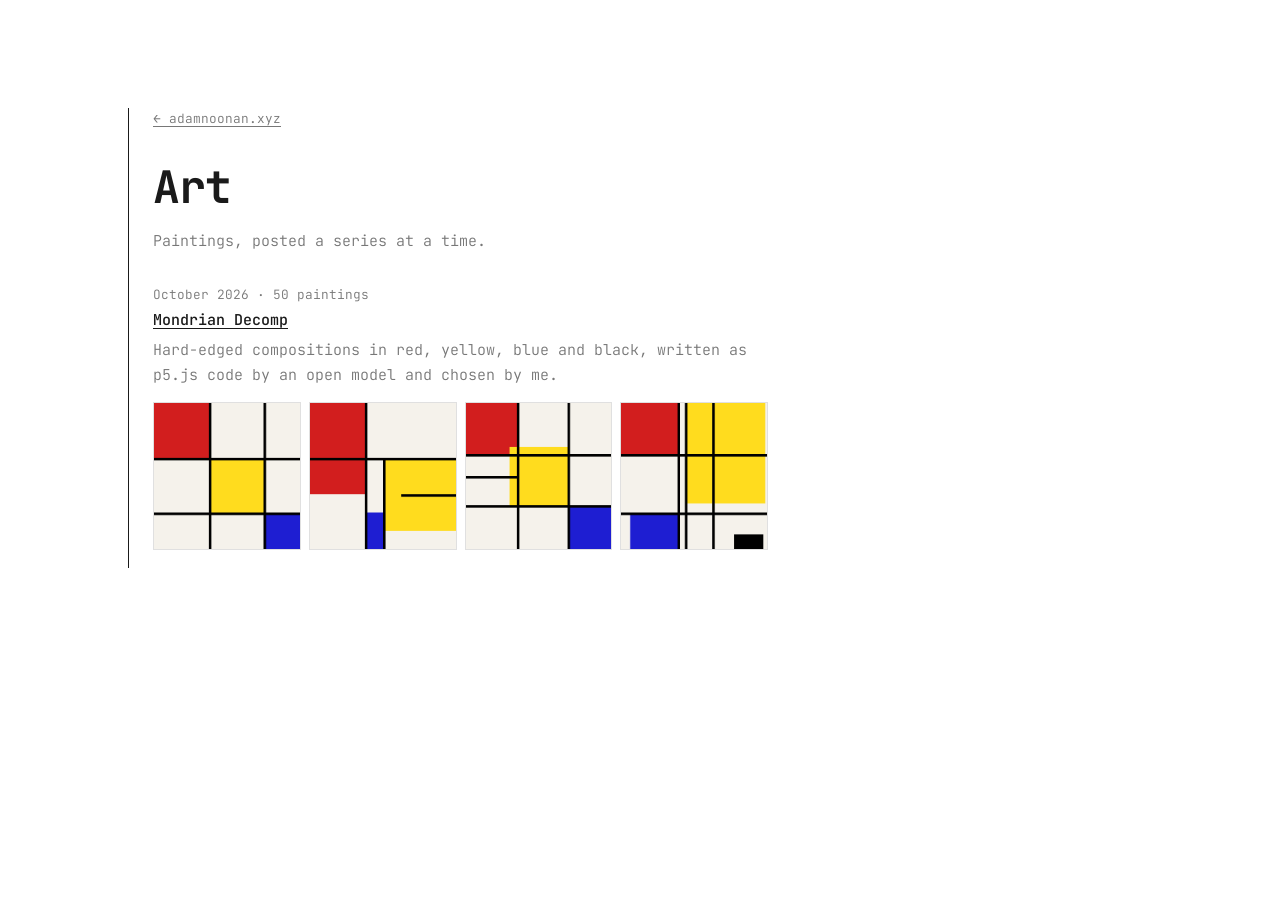
==== art/index.html @ e9d0e243 "content: add Art page with the Mondrian Decomp series" ====
<!DOCTYPE html>
<html lang="en">
<head>
    <meta charset="UTF-8">
    <meta name="viewport" content="width=device-width, initial-scale=1.0">
    <title>Art — Adam Noonan</title>
    <meta name="description" content="Series of paintings by Adam Noonan.">
    <meta name="theme-color" content="#ffffff">
    <link rel="icon" type="image/svg+xml" href="/favicon.svg">
    <link rel="preconnect" href="https://fonts.googleapis.com">
    <link rel="preconnect" href="https://fonts.gstatic.com" crossorigin>
    <link href="https://fonts.googleapis.com/css2?family=JetBrains+Mono:wght@300;400;500;700&display=swap" rel="stylesheet">
    <link rel="stylesheet" href="/style.css">
    <link rel="stylesheet" href="/blog.css">
</head>
<body>
    <main class="page">
        <div class="page__content">
            <nav class="crumbs">
                <a href="/">&larr; adamnoonan.xyz</a>
            </nav>

            <h1 class="page-heading">Art</h1>
            <p class="page-lede">Paintings, posted a series at a time.</p>

            <div class="post-list">
                <article class="post-list__item">
                    <p class="post-list__date">October 2026 &middot; 50 paintings</p>
                    <a href="/art/mondrian-decomp/" class="post-list__title">Mondrian Decomp</a>
                    <p class="post-list__blurb">Hard-edged compositions in red, yellow, blue and black, written as p5.js code by an open model and chosen by me.</p>
                    <a href="/art/mondrian-decomp/" class="art-strip">
                        <img src="/art/mondrian-decomp/img/12.png" alt="" loading="lazy">
                        <img src="/art/mondrian-decomp/img/20.png" alt="" loading="lazy">
                        <img src="/art/mondrian-decomp/img/34.png" alt="" loading="lazy">
                        <img src="/art/mondrian-decomp/img/46.png" alt="" loading="lazy">
                    </a>
                </article>
            </div>
        </div>
    </main>
</body>
</html>
---- style.css ----
*,
*::before,
*::after {
    margin: 0;
    padding: 0;
    box-sizing: border-box;
}

:root {
    --bg: #ffffff;
    --text: #1a1a1a;
    --text-dim: #777;
    --accent: #1a1a1a;
    --rule: #1a1a1a;
    --font: 'JetBrains Mono', 'Courier New', monospace;
}

body {
    background-color: var(--bg);
    color: var(--text);
    font-family: var(--font);
    font-weight: 300;
    font-size: 15px;
    line-height: 1.7;
    overflow-x: hidden;
    -webkit-font-smoothing: antialiased;
}

#canvas {
    position: fixed;
    top: 0;
    left: 0;
    width: 100vw;
    height: 100vh;
    z-index: 0;
    pointer-events: none;
}

main {
    position: relative;
    z-index: 1;
}

/* --- Sections --- */

.section {
    display: flex;
    flex-direction: column;
    justify-content: center;
    padding: 10vh 10vw;
    position: relative;
}

.section--hero {
    min-height: auto;
    padding-top: 15vh;
    padding-bottom: 6vh;
}

.section__content {
    max-width: 520px;
    padding-left: 24px;
    border-left: 1px solid var(--rule);
}

/* --- Typography --- */

h1, h2 {
    font-family: var(--font);
    font-weight: 700;
    line-height: 1.1;
    color: var(--text);
}

.hero__name {
    font-size: clamp(2.4rem, 7vw, 4.5rem);
    letter-spacing: -0.03em;
    margin-bottom: 0.2em;
}

.hero__subtitle {
    font-size: clamp(0.9rem, 2vw, 1.15rem);
    font-weight: 300;
    color: var(--text-dim);
}

.hero__subtitle a {
    color: var(--text);
    text-decoration: underline;
    text-underline-offset: 3px;
    text-decoration-thickness: 1px;
}

.hero__subtitle a:hover {
    color: var(--text-dim);
}

.section__heading {
    font-size: clamp(1.6rem, 4vw, 2.5rem);
    margin-bottom: 0.4em;
    letter-spacing: -0.02em;
}

.section__content p {
    margin-bottom: 0.55em;
}

/* --- Links --- */

.section__link {
    display: inline-block;
    color: var(--text);
    text-decoration: underline;
    text-underline-offset: 3px;
    text-decoration-thickness: 1px;
    font-size: 0.9rem;
    margin-top: 0.35em;
    transition: color 0.2s;
}

.section__link:hover {
    color: var(--text-dim);
}

/* --- Tech Stack --- */

.tech-stack {
    display: flex;
    flex-wrap: wrap;
    gap: 6px;
    margin: 0.8em 0;
}

.tech-pill {
    font-size: 0.75rem;
    padding: 2px 10px;
    border: 1px solid rgba(0, 0, 0, 0.2);
    border-radius: 3px;
    color: var(--text-dim);
    white-space: nowrap;
}

/* --- Timeline --- */

.timeline {
    margin: 0.3em 0 1em;
}

.timeline__entry {
    display: flex;
    gap: 1.5em;
    padding: 0.4em 0;
    border-bottom: 1px solid rgba(0, 0, 0, 0.07);
}

.timeline__entry:last-child {
    border-bottom: none;
}

.timeline__date {
    font-size: 0.8rem;
    white-space: nowrap;
    color: var(--text-dim);
    min-width: 120px;
}

/* --- Education --- */

.education {
    margin-top: 0.6em;
}

.education__label {
    font-size: 0.75rem;
    color: var(--text-dim);
    text-transform: uppercase;
    letter-spacing: 0.1em;
    margin-bottom: 0.15em !important;
}

/* --- Projects --- */

.project-list {
    margin-top: 0.8em;
    display: flex;
    flex-direction: column;
    gap: 0.9em;
}

.project-item {
    padding-bottom: 0.8em;
    border-bottom: 1px solid rgba(0, 0, 0, 0.07);
}

.project-item:last-child {
    border-bottom: none;
    padding-bottom: 0;
}

.project-item .section__link {
    margin-top: 0;
    font-size: 0.95rem;
}

.project-item p {
    margin-top: 0.3em;
    margin-bottom: 0;
    color: var(--text-dim);
}

/* --- Social Links --- */

.social-links {
    display: flex;
    gap: 1.5em;
    margin-top: 0.35em;
}

/* --- Reload Hint --- */

.reload-hint {
    margin-top: 1.5em !important;
    font-size: 0.8rem;
    color: var(--text-dim);
    opacity: 0.5;
    font-style: italic;
}

/* --- Proximity Text Scaling --- */

.proximity-text {
    transform-origin: left center;
    transition: transform 0.3s ease-out;
    will-change: transform;
    display: inline-block;
}

h1.proximity-text,
h2.proximity-text,
p.proximity-text,
div.proximity-text {
    display: block;
}

/* --- Responsive --- */

@media (max-width: 768px) {
    .section {
        padding: 8vh 7vw;
    }

    .section__content {
        max-width: 100%;
        padding-left: 16px;
    }

    .timeline__entry {
        flex-direction: column;
        gap: 0.2em;
    }

    .timeline__date {
        min-width: auto;
    }

    .social-links {
        flex-direction: column;
        gap: 0.5em;
    }

    .proximity-text {
        transition: none !important;
        transform: none !important;
        text-shadow:
            0 0 4px #fff,
            0 0 3px #fff,
            0 0 2px #fff,
            0 0 1px #fff;
    }
}
---- blog.css ----
/* Blog pages — loaded after style.css */

.page {
    position: relative;
    z-index: 1;
    padding: 12vh 10vw 14vh;
}

.page__content {
    max-width: 640px;
    padding-left: 24px;
    border-left: 1px solid var(--rule);
}

/* --- Crumbs --- */

.crumbs {
    font-size: 0.8rem;
    margin-bottom: 2.5em;
    display: flex;
    gap: 1.5em;
}

.crumbs a {
    color: var(--text-dim);
    text-decoration: underline;
    text-underline-offset: 3px;
    text-decoration-thickness: 1px;
    transition: color 0.2s;
}

.crumbs a:hover {
    color: var(--text);
}

/* --- Post header --- */

.post-title {
    font-size: clamp(1.8rem, 5vw, 2.8rem);
    letter-spacing: -0.02em;
    line-height: 1.15;
    margin-bottom: 0.4em;
}

.post-meta {
    font-size: 0.8rem;
    color: var(--text-dim);
    margin-bottom: 3em;
}

.draft-badge {
    display: inline-block;
    border: 1px solid rgba(0, 0, 0, 0.25);
    border-radius: 3px;
    padding: 1px 8px;
    font-size: 0.7rem;
    text-transform: uppercase;
    letter-spacing: 0.08em;
    color: var(--text-dim);
    margin-left: 0.8em;
}

/* --- Post body --- */

.post h2 {
    font-size: 1.25rem;
    margin: 2.2em 0 0.6em;
    letter-spacing: -0.01em;
}

.post p {
    margin-bottom: 1em;
}

.post a {
    color: var(--text);
    text-decoration: underline;
    text-underline-offset: 3px;
    text-decoration-thickness: 1px;
    transition: color 0.2s;
}

.post a:hover {
    color: var(--text-dim);
}

.post code {
    font-size: 0.85em;
    padding: 0 5px;
    border: 1px solid rgba(0, 0, 0, 0.15);
    border-radius: 3px;
    background: rgba(0, 0, 0, 0.03);
    white-space: nowrap;
}

.post ul {
    margin: 0 0 1em 1.2em;
}

.post li {
    margin-bottom: 0.4em;
}

.post .timeline {
    margin: 1em 0 1.5em;
}

/* --- Blog index --- */

.page-heading {
    font-size: clamp(1.8rem, 5vw, 2.8rem);
    letter-spacing: -0.02em;
    margin-bottom: 0.4em;
}

.page-lede {
    color: var(--text-dim);
    margin-bottom: 2em;
}

.post-list {
    display: flex;
    flex-direction: column;
    gap: 1.4em;
}

.post-list__item {
    padding-bottom: 1.2em;
    border-bottom: 1px solid rgba(0, 0, 0, 0.07);
}

.post-list__item:last-child {
    border-bottom: none;
}

.post-list__date {
    font-size: 0.8rem;
    color: var(--text-dim);
}

.post-list__title {
    display: inline-block;
    color: var(--text);
    font-weight: 500;
    text-decoration: underline;
    text-underline-offset: 3px;
    text-decoration-thickness: 1px;
    margin: 0.15em 0 0.25em;
    transition: color 0.2s;
}

.post-list__title:hover {
    color: var(--text-dim);
}

.post-list__blurb {
    color: var(--text-dim);
    margin: 0;
}

/* --- Responsive --- */

@media (max-width: 768px) {
    .page {
        padding: 8vh 7vw 12vh;
    }

    .page__content {
        max-width: 100%;
        padding-left: 16px;
    }
}

/* --- Art --- */

.art-strip {
    display: grid;
    grid-template-columns: repeat(4, 1fr);
    gap: 8px;
    margin-top: 0.9em;
}

.art-strip img,
.art-grid img {
    display: block;
    width: 100%;
    height: auto;
    aspect-ratio: 1;
    border: 1px solid rgba(0, 0, 0, 0.12);
}

.art-grid {
    display: grid;
    grid-template-columns: repeat(3, 1fr);
    gap: 16px;
    margin-top: 3em;
}

.art-grid a {
    color: var(--text-dim);
    font-size: 0.7rem;
    text-decoration: none;
}

.art-grid span {
    display: block;
    margin-top: 4px;
}

@media (max-width: 480px) {
    .art-grid {
        grid-template-columns: repeat(2, 1fr);
    }
}
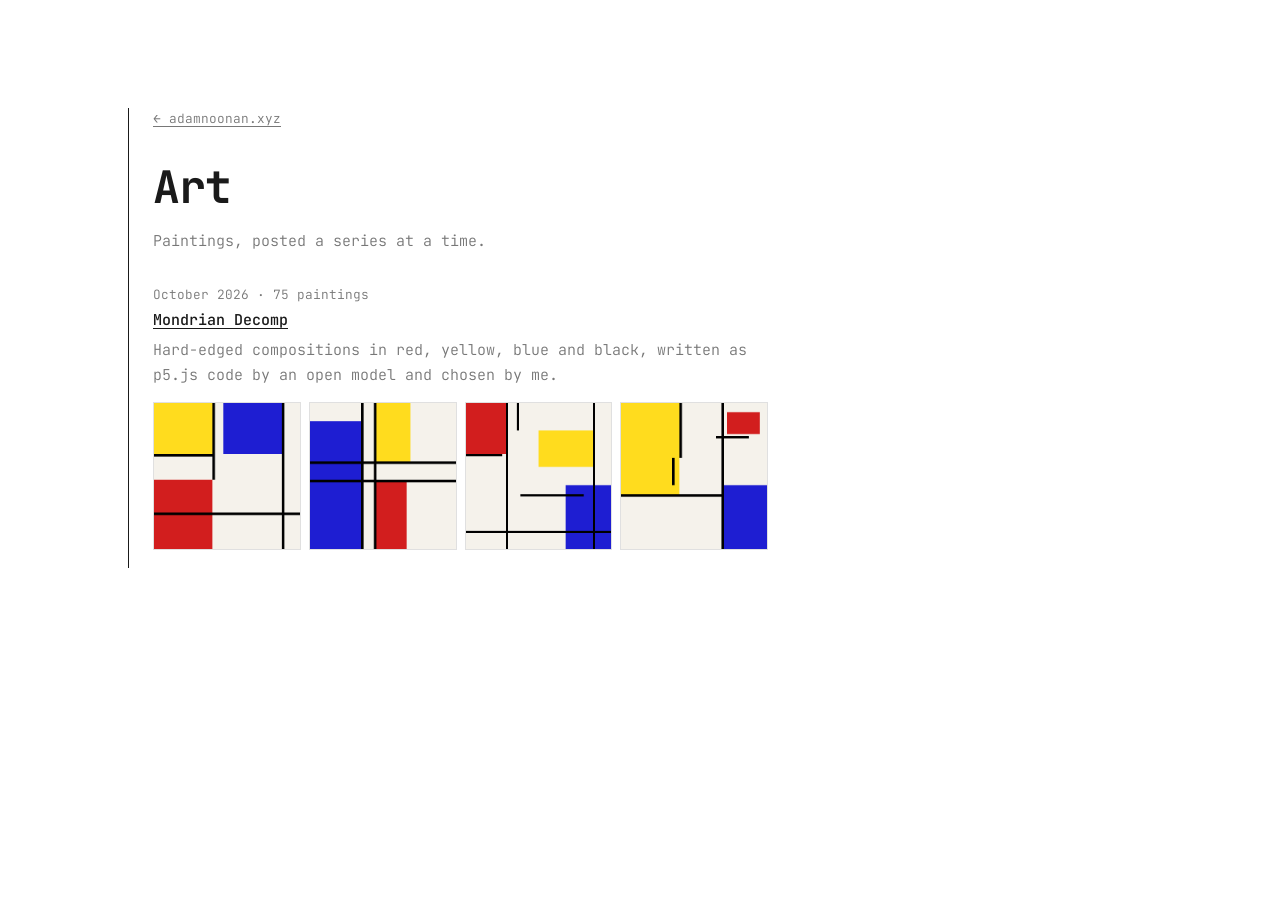
==== commit 09401ec3: "content: Mondrian Decomp is 75 paintings, picked from all loves" ====
--- a/art/index.html
+++ b/art/index.html
@@ -3,8 +3,28 @@
 <head>
     <meta charset="UTF-8">
     <meta name="viewport" content="width=device-width, initial-scale=1.0">
-    <title>Art — Adam Noonan</title>
+    <title>Art | Adam Noonan</title>
     <meta name="description" content="Series of paintings by Adam Noonan.">
+    <link rel="canonical" href="https://adamnoonan.xyz/art/">
+    <meta property="og:type" content="website">
+    <meta property="og:site_name" content="Adam Noonan">
+    <meta property="og:url" content="https://adamnoonan.xyz/art/">
+    <meta property="og:title" content="Art | Adam Noonan">
+    <meta property="og:description" content="Series of paintings by Adam Noonan.">
+    <meta property="og:image" content="https://adamnoonan.xyz/share/card.png">
+    <meta property="og:image:type" content="image/png">
+    <meta property="og:image:width" content="1200">
+    <meta property="og:image:height" content="630">
+    <meta property="og:image:alt" content="Adam Noonan: effective sample size, calibration and ML evaluation, beside a Seed of Life line drawing">
+    <meta property="og:video" content="https://adamnoonan.xyz/share/loop.mp4">
+    <meta property="og:video:secure_url" content="https://adamnoonan.xyz/share/loop.mp4">
+    <meta property="og:video:type" content="video/mp4">
+    <meta property="og:video:width" content="1200">
+    <meta property="og:video:height" content="630">
+    <meta name="twitter:card" content="summary_large_image">
+    <meta name="twitter:image" content="https://adamnoonan.xyz/share/card.png">
+    <meta name="twitter:image:alt" content="Adam Noonan: effective sample size, calibration and ML evaluation, beside a Seed of Life line drawing">
+    <meta name="twitter:creator" content="@_adamnoonan">
     <meta name="theme-color" content="#ffffff">
     <link rel="icon" type="image/svg+xml" href="/favicon.svg">
     <link rel="preconnect" href="https://fonts.googleapis.com">
@@ -25,7 +45,7 @@
 
             <div class="post-list">
                 <article class="post-list__item">
-                    <p class="post-list__date">October 2026 &middot; 50 paintings</p>
+                    <p class="post-list__date">October 2026 &middot; 75 paintings</p>
                     <a href="/art/mondrian-decomp/" class="post-list__title">Mondrian Decomp</a>
                     <p class="post-list__blurb">Hard-edged compositions in red, yellow, blue and black, written as p5.js code by an open model and chosen by me.</p>
                     <a href="/art/mondrian-decomp/" class="art-strip">
--- a/style.css
+++ b/style.css
@@ -208,6 +208,23 @@
     color: var(--text-dim);
 }
 
+/* --- Art strip (home + art index) --- */
+
+.art-strip {
+    display: grid;
+    grid-template-columns: repeat(4, 1fr);
+    gap: 8px;
+    margin-top: 0.9em;
+}
+
+.art-strip img {
+    display: block;
+    width: 100%;
+    height: auto;
+    aspect-ratio: 1;
+    border: 1px solid rgba(0, 0, 0, 0.12);
+}
+
 /* --- Social Links --- */
 
 .social-links {
--- a/blog.css
+++ b/blog.css
@@ -1,4 +1,4 @@
-/* Blog pages — loaded after style.css */
+/* Blog pages, loaded after style.css */
 
 .page {
     position: relative;
@@ -173,14 +173,6 @@
 
 /* --- Art --- */
 
-.art-strip {
-    display: grid;
-    grid-template-columns: repeat(4, 1fr);
-    gap: 8px;
-    margin-top: 0.9em;
-}
-
-.art-strip img,
 .art-grid img {
     display: block;
     width: 100%;
@@ -212,3 +204,22 @@
         grid-template-columns: repeat(2, 1fr);
     }
 }
+
+/* --- Art series: text left, paintings right on wide screens --- */
+
+.page__content--wide {
+    max-width: 1400px;
+}
+
+@media (min-width: 1000px) {
+    .art-layout {
+        display: grid;
+        grid-template-columns: minmax(0, 600px) minmax(0, 1fr);
+        gap: 64px;
+        align-items: start;
+    }
+
+    .art-layout .art-grid {
+        margin-top: 0.4em;
+    }
+}
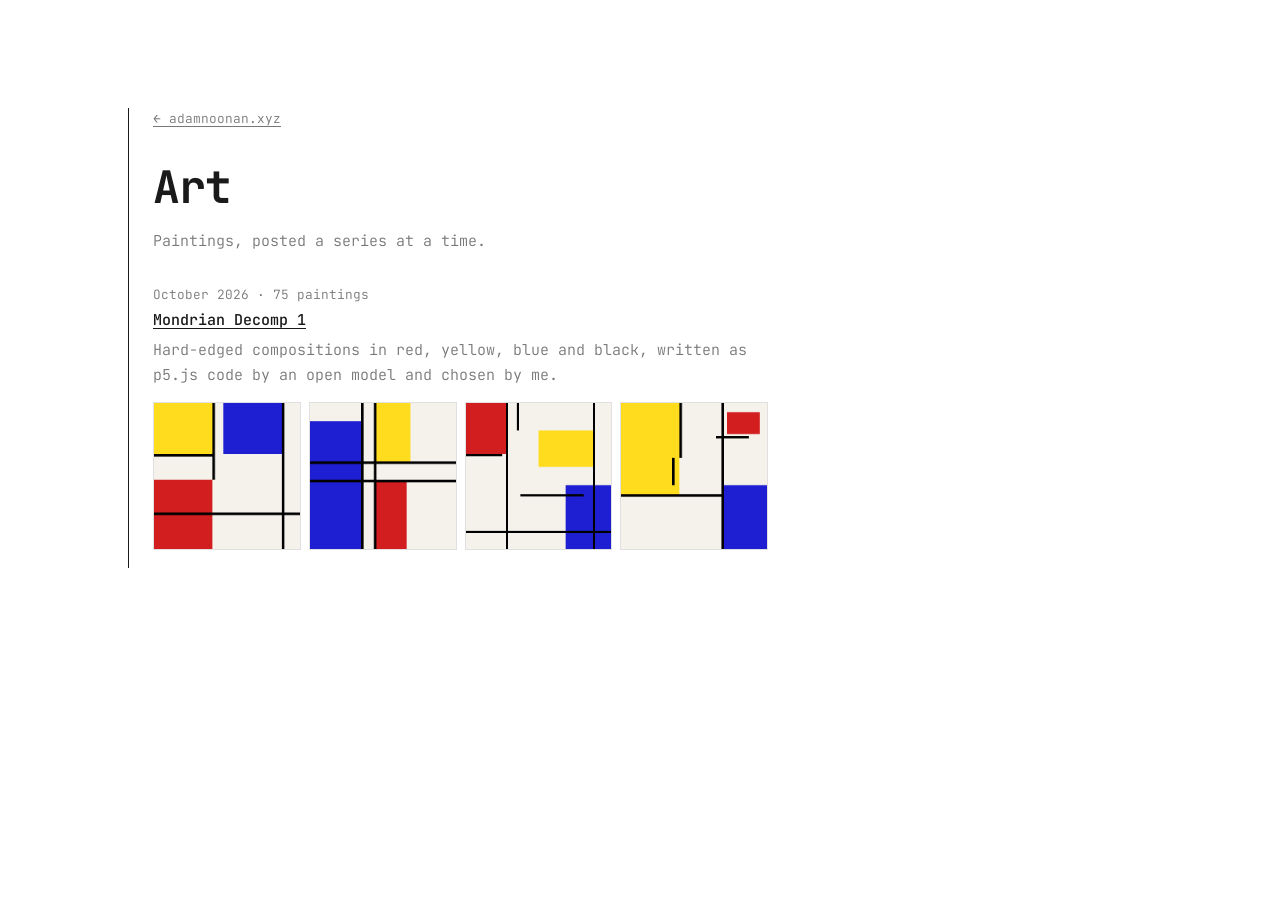
==== commit fcb25ce0: "content: series renamed Mondrian Decomp 1, marked finished, fine-tuned weights linked" ====
--- a/art/index.html
+++ b/art/index.html
@@ -46,7 +46,7 @@
             <div class="post-list">
                 <article class="post-list__item">
                     <p class="post-list__date">October 2026 &middot; 75 paintings</p>
-                    <a href="/art/mondrian-decomp/" class="post-list__title">Mondrian Decomp</a>
+                    <a href="/art/mondrian-decomp/" class="post-list__title">Mondrian Decomp 1</a>
                     <p class="post-list__blurb">Hard-edged compositions in red, yellow, blue and black, written as p5.js code by an open model and chosen by me.</p>
                     <a href="/art/mondrian-decomp/" class="art-strip">
                         <img src="/art/mondrian-decomp/img/12.png" alt="" loading="lazy">
